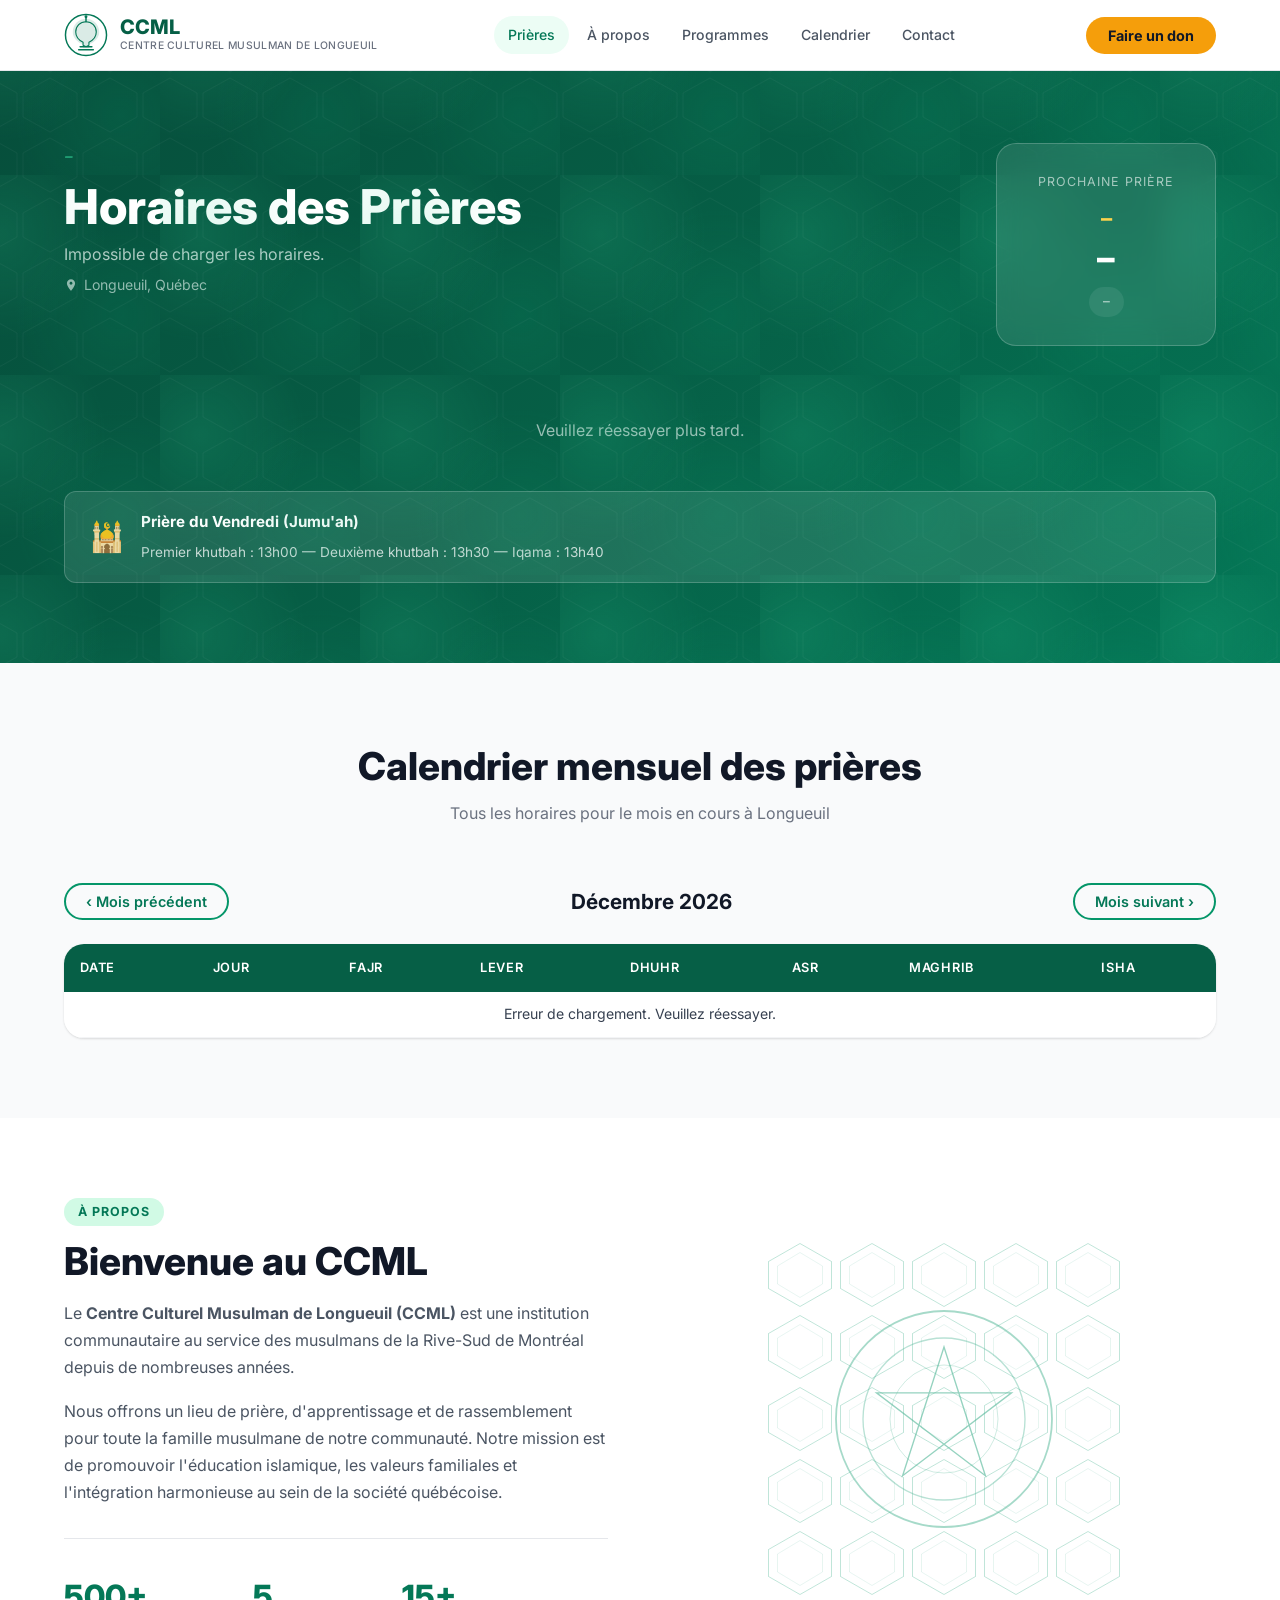
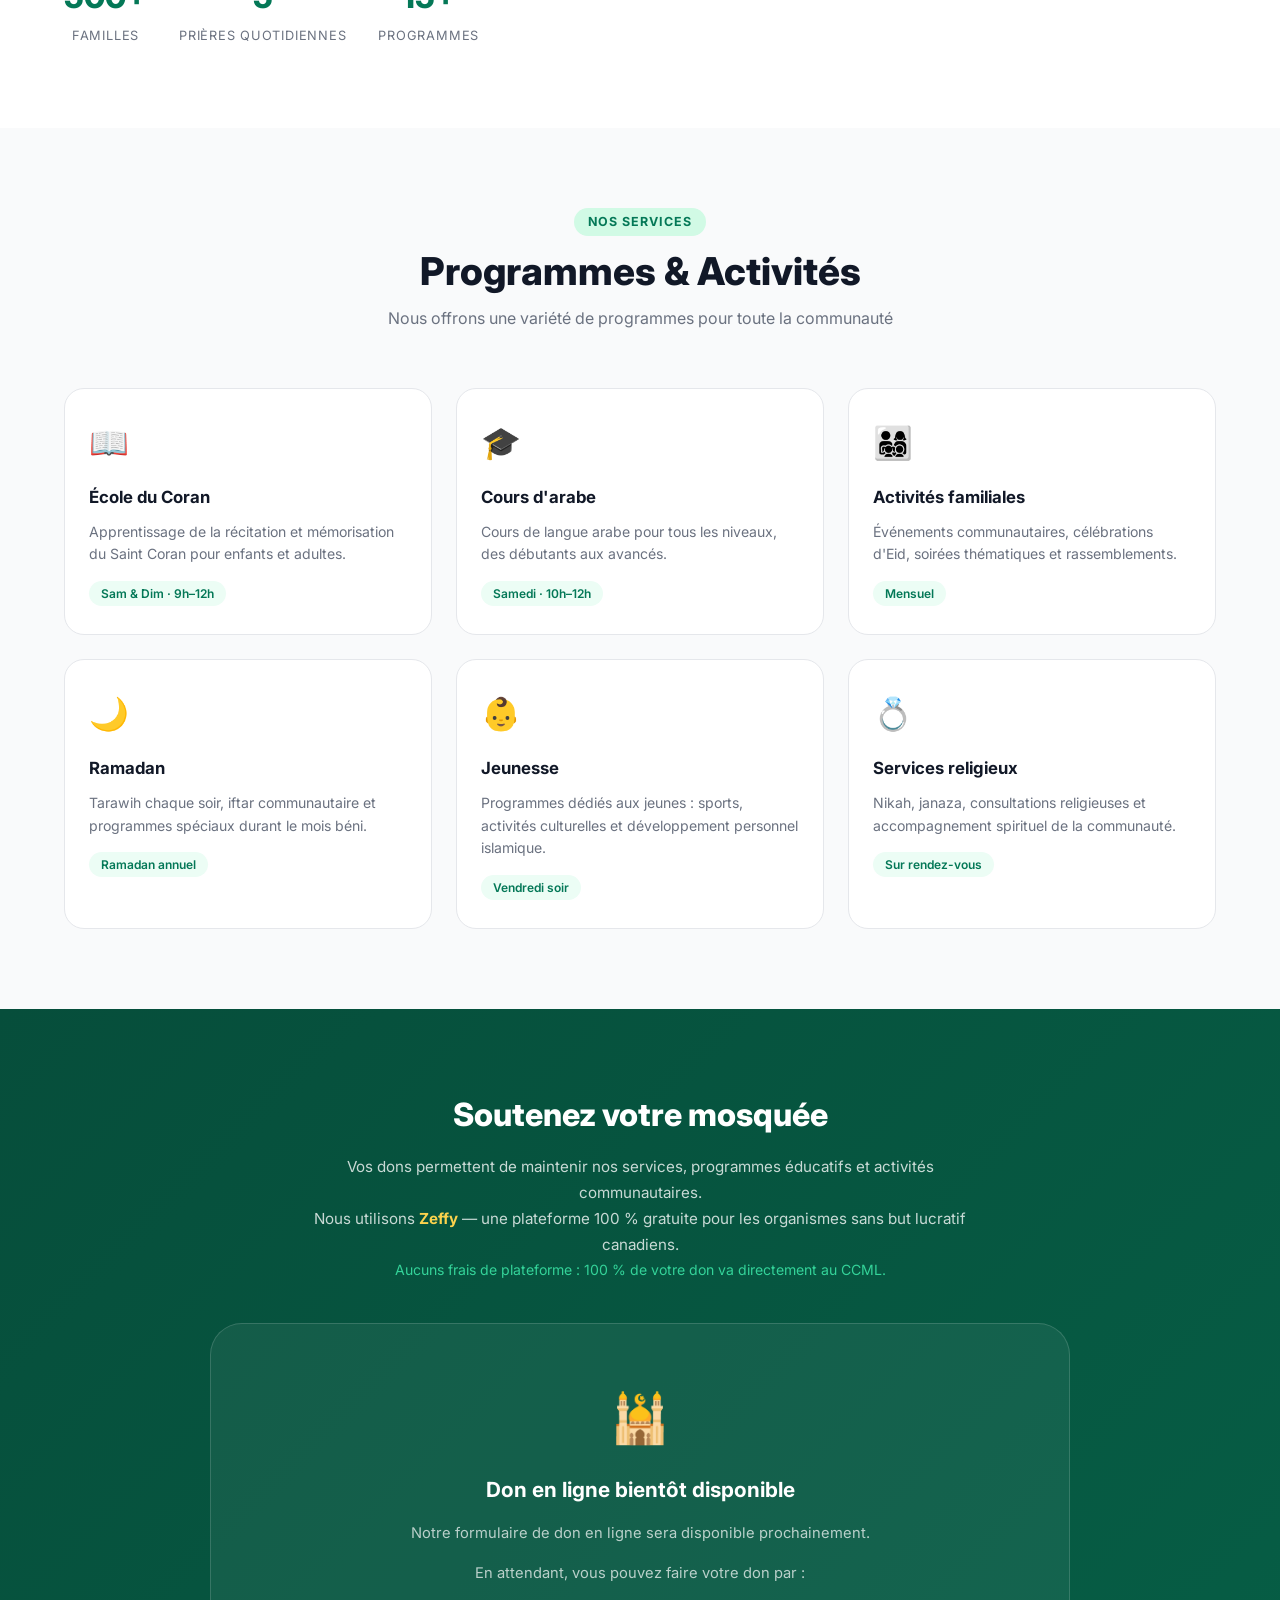
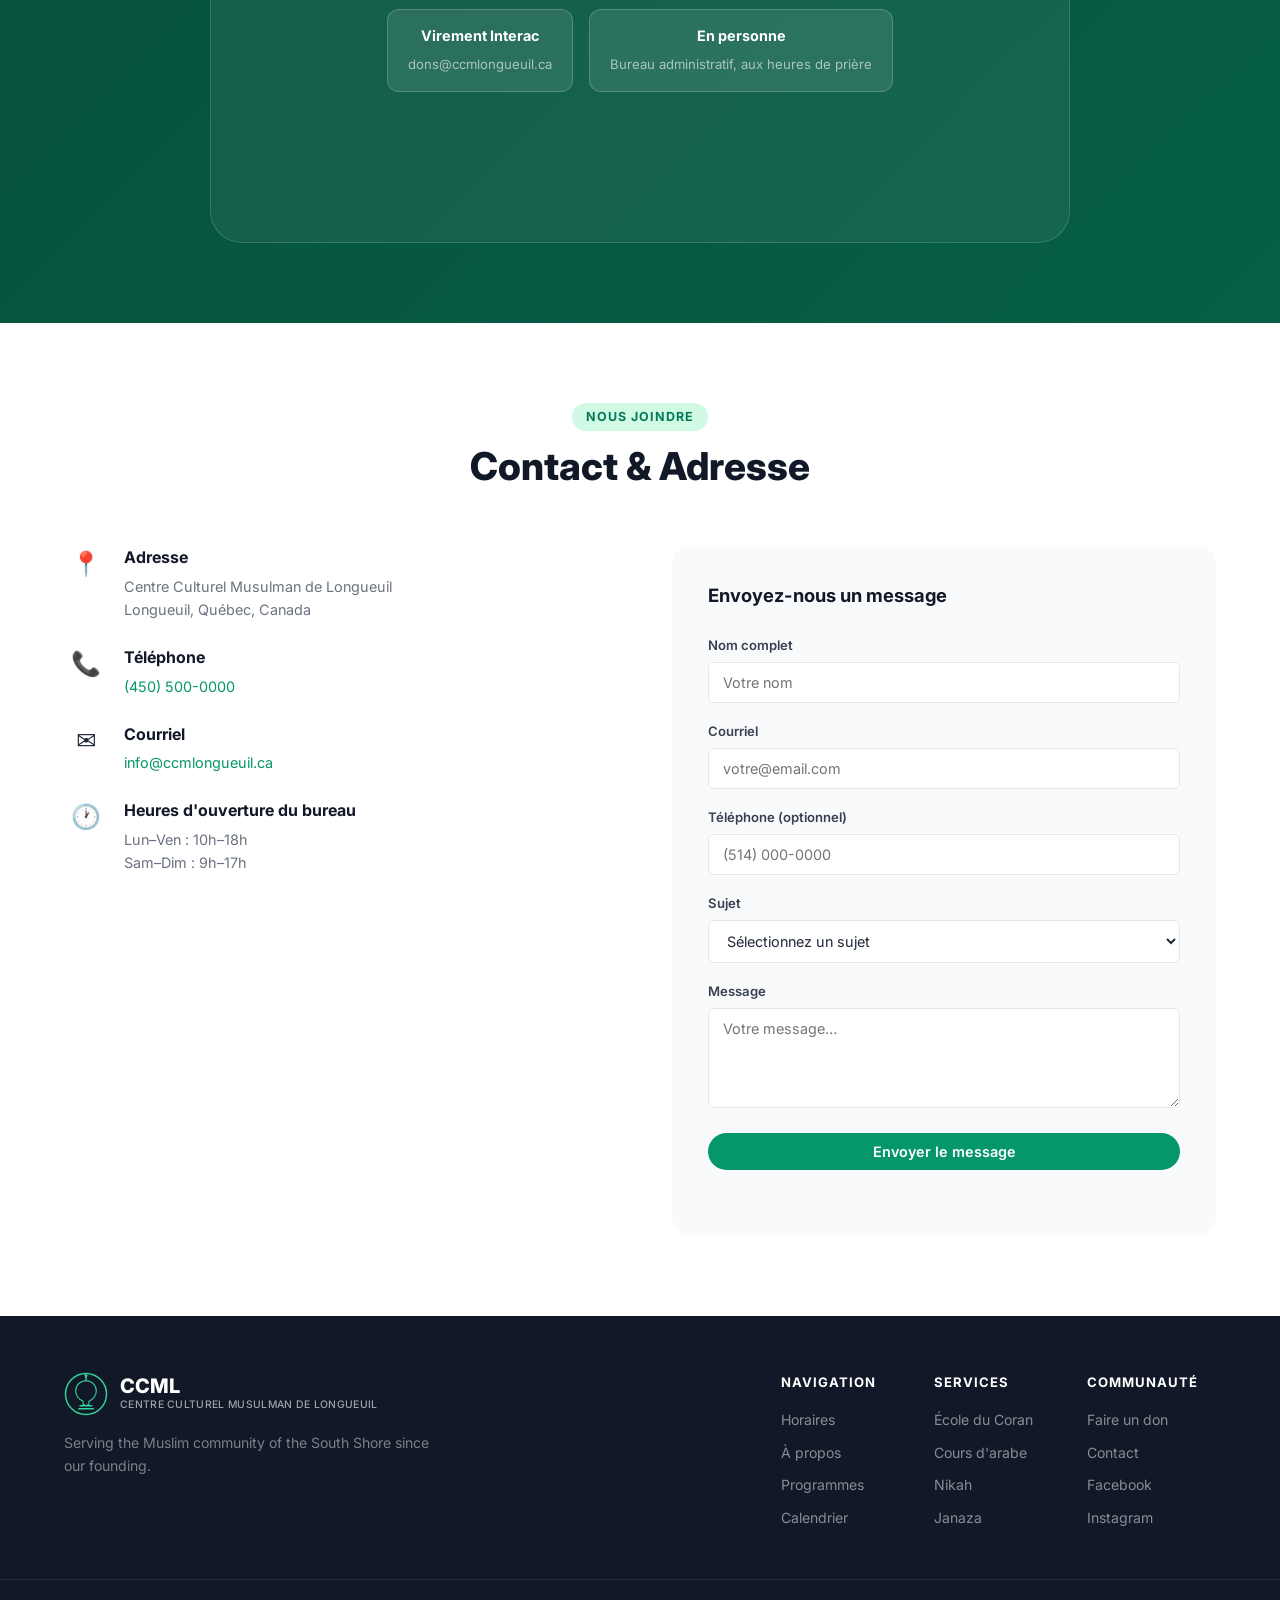
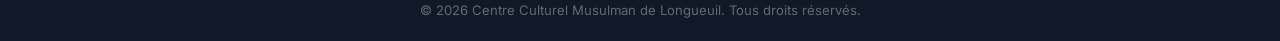
==== docs/index.html @ 696e8629 "Move mosque website to /docs for GitHub Pages deployment https://claude.ai/code/session_01SBuZ1zURS4" ====
<!DOCTYPE html>
<html lang="fr" dir="ltr">
<head>
  <meta charset="UTF-8" />
  <meta name="viewport" content="width=device-width, initial-scale=1.0" />
  <title>CCML – Centre Culturel Musulman de Longueuil</title>
  <meta name="description" content="Centre Culturel Musulman de Longueuil – Horaires des prières, activités, services communautaires." />
  <link rel="preconnect" href="https://fonts.googleapis.com" />
  <link rel="preconnect" href="https://fonts.gstatic.com" crossorigin />
  <link href="https://fonts.googleapis.com/css2?family=Inter:wght@300;400;500;600;700&family=Amiri:wght@400;700&display=swap" rel="stylesheet" />
  <link rel="stylesheet" href="css/style.css" />
</head>
<body>

  <!-- ===== HEADER / NAV ===== -->
  <header class="header" id="header">
    <div class="container header__inner">
      <a href="#" class="logo">
        <div class="logo__icon">
          <svg viewBox="0 0 60 60" fill="none" xmlns="http://www.w3.org/2000/svg">
            <circle cx="30" cy="30" r="28" stroke="currentColor" stroke-width="2"/>
            <path d="M30 8 C20 8 12 16 12 26 C12 34 18 40 26 43 L26 48 L34 48 L34 43 C42 40 48 34 48 26 C48 16 40 8 30 8Z" fill="currentColor" opacity="0.15"/>
            <path d="M30 12 C22 12 16 18 16 26 C16 32 20 37 26 40 L26 44 L30 46 L34 44 L34 40 C40 37 44 32 44 26 C44 18 38 12 30 12Z" stroke="currentColor" stroke-width="1.5" fill="none"/>
            <line x1="30" y1="6" x2="30" y2="12" stroke="currentColor" stroke-width="2" stroke-linecap="round"/>
            <circle cx="30" cy="5" r="2" fill="currentColor"/>
            <line x1="22" y1="46" x2="38" y2="46" stroke="currentColor" stroke-width="2" stroke-linecap="round"/>
            <line x1="20" y1="50" x2="40" y2="50" stroke="currentColor" stroke-width="2" stroke-linecap="round"/>
          </svg>
        </div>
        <div class="logo__text">
          <span class="logo__title">CCML</span>
          <span class="logo__subtitle">Centre Culturel Musulman de Longueuil</span>
        </div>
      </a>

      <nav class="nav" id="nav">
        <a href="#prayer-times" class="nav__link active">Prières</a>
        <a href="#about" class="nav__link">À propos</a>
        <a href="#programs" class="nav__link">Programmes</a>
        <a href="#calendar" class="nav__link">Calendrier</a>
        <a href="#contact" class="nav__link">Contact</a>
      </nav>

      <div class="header__actions">
        <button class="btn btn--donate" onclick="window.location='#donate'">Faire un don</button>
        <button class="hamburger" id="hamburger" aria-label="Menu">
          <span></span><span></span><span></span>
        </button>
      </div>
    </div>
  </header>

  <!-- ===== HERO / PRAYER TIMES ===== -->
  <section class="hero" id="prayer-times">
    <div class="hero__bg">
      <div class="hero__pattern"></div>
    </div>
    <div class="container">
      <div class="hero__top">
        <div class="hero__date-block">
          <p class="hero__hijri" id="hijriDate">Chargement…</p>
          <h1 class="hero__title">Horaires des Prières</h1>
          <p class="hero__gregorian" id="gregorianDate"></p>
          <p class="hero__location">
            <svg width="14" height="14" viewBox="0 0 24 24" fill="currentColor"><path d="M12 2C8.13 2 5 5.13 5 9c0 5.25 7 13 7 13s7-7.75 7-13c0-3.87-3.13-7-7-7zm0 9.5c-1.38 0-2.5-1.12-2.5-2.5s1.12-2.5 2.5-2.5 2.5 1.12 2.5 2.5-1.12 2.5-2.5 2.5z"/></svg>
            Longueuil, Québec
          </p>
        </div>
        <div class="next-prayer-card" id="nextPrayerCard">
          <p class="next-prayer-card__label">Prochaine prière</p>
          <p class="next-prayer-card__name" id="nextPrayerName">–</p>
          <p class="next-prayer-card__time" id="nextPrayerTime">–</p>
          <div class="countdown" id="countdown">–</div>
        </div>
      </div>

      <!-- Prayer Cards -->
      <div class="prayers-grid" id="prayersGrid">
        <!-- Filled by JS -->
      </div>

      <!-- Jumu'ah Banner -->
      <div class="jumuah-banner">
        <div class="jumuah-banner__icon">🕌</div>
        <div>
          <strong>Prière du Vendredi (Jumu'ah)</strong>
          <span>Premier khutbah : 13h00 — Deuxième khutbah : 13h30 — Iqama : 13h40</span>
        </div>
      </div>
    </div>
  </section>

  <!-- ===== MONTHLY CALENDAR ===== -->
  <section class="section section--alt" id="calendar">
    <div class="container">
      <div class="section__header">
        <h2 class="section__title">Calendrier mensuel des prières</h2>
        <p class="section__subtitle">Tous les horaires pour le mois en cours à Longueuil</p>
      </div>
      <div class="calendar-controls">
        <button class="btn btn--outline" id="prevMonth">&#8249; Mois précédent</button>
        <h3 class="calendar-month-title" id="calendarMonthTitle">–</h3>
        <button class="btn btn--outline" id="nextMonth">Mois suivant &#8250;</button>
      </div>
      <div class="table-wrapper">
        <table class="prayer-table" id="prayerTable">
          <thead>
            <tr>
              <th>Date</th>
              <th>Jour</th>
              <th>Fajr</th>
              <th>Lever</th>
              <th>Dhuhr</th>
              <th>Asr</th>
              <th>Maghrib</th>
              <th>Isha</th>
            </tr>
          </thead>
          <tbody id="prayerTableBody">
            <tr><td colspan="8" class="loading-cell"><div class="spinner"></div> Chargement des horaires…</td></tr>
          </tbody>
        </table>
      </div>
    </div>
  </section>

  <!-- ===== ABOUT ===== -->
  <section class="section" id="about">
    <div class="container">
      <div class="about-grid">
        <div class="about-text">
          <span class="section__tag">À propos</span>
          <h2 class="section__title">Bienvenue au CCML</h2>
          <p>Le <strong>Centre Culturel Musulman de Longueuil (CCML)</strong> est une institution communautaire au service des musulmans de la Rive-Sud de Montréal depuis de nombreuses années.</p>
          <p>Nous offrons un lieu de prière, d'apprentissage et de rassemblement pour toute la famille musulmane de notre communauté. Notre mission est de promouvoir l'éducation islamique, les valeurs familiales et l'intégration harmonieuse au sein de la société québécoise.</p>
          <div class="about-stats">
            <div class="stat">
              <span class="stat__number">500+</span>
              <span class="stat__label">Familles</span>
            </div>
            <div class="stat">
              <span class="stat__number">5</span>
              <span class="stat__label">Prières quotidiennes</span>
            </div>
            <div class="stat">
              <span class="stat__number">15+</span>
              <span class="stat__label">Programmes</span>
            </div>
          </div>
        </div>
        <div class="about-visual">
          <div class="geometric-art">
            <svg viewBox="0 0 400 400" xmlns="http://www.w3.org/2000/svg">
              <defs>
                <pattern id="geo" x="0" y="0" width="80" height="80" patternUnits="userSpaceOnUse">
                  <polygon points="40,5 75,25 75,55 40,75 5,55 5,25" fill="none" stroke="currentColor" stroke-width="1" opacity="0.4"/>
                  <polygon points="40,15 65,30 65,50 40,65 15,50 15,30" fill="none" stroke="currentColor" stroke-width="0.5" opacity="0.3"/>
                </pattern>
              </defs>
              <rect width="400" height="400" fill="url(#geo)"/>
              <circle cx="200" cy="200" r="120" fill="none" stroke="currentColor" stroke-width="2" opacity="0.5"/>
              <circle cx="200" cy="200" r="90" fill="none" stroke="currentColor" stroke-width="1.5" opacity="0.4"/>
              <circle cx="200" cy="200" r="60" fill="none" stroke="currentColor" stroke-width="1" opacity="0.3"/>
              <g transform="translate(200,200)">
                <polygon points="0,-80 46,63 -75,-29 75,-29 -46,63" fill="none" stroke="currentColor" stroke-width="1.5" opacity="0.6"/>
              </g>
            </svg>
          </div>
        </div>
      </div>
    </div>
  </section>

  <!-- ===== PROGRAMS ===== -->
  <section class="section section--alt" id="programs">
    <div class="container">
      <div class="section__header">
        <span class="section__tag">Nos services</span>
        <h2 class="section__title">Programmes &amp; Activités</h2>
        <p class="section__subtitle">Nous offrons une variété de programmes pour toute la communauté</p>
      </div>
      <div class="programs-grid">
        <div class="program-card">
          <div class="program-card__icon">📖</div>
          <h3>École du Coran</h3>
          <p>Apprentissage de la récitation et mémorisation du Saint Coran pour enfants et adultes.</p>
          <span class="program-card__schedule">Sam &amp; Dim · 9h–12h</span>
        </div>
        <div class="program-card">
          <div class="program-card__icon">🎓</div>
          <h3>Cours d'arabe</h3>
          <p>Cours de langue arabe pour tous les niveaux, des débutants aux avancés.</p>
          <span class="program-card__schedule">Samedi · 10h–12h</span>
        </div>
        <div class="program-card">
          <div class="program-card__icon">👨‍👩‍👧‍👦</div>
          <h3>Activités familiales</h3>
          <p>Événements communautaires, célébrations d'Eid, soirées thématiques et rassemblements.</p>
          <span class="program-card__schedule">Mensuel</span>
        </div>
        <div class="program-card">
          <div class="program-card__icon">🌙</div>
          <h3>Ramadan</h3>
          <p>Tarawih chaque soir, iftar communautaire et programmes spéciaux durant le mois béni.</p>
          <span class="program-card__schedule">Ramadan annuel</span>
        </div>
        <div class="program-card">
          <div class="program-card__icon">👶</div>
          <h3>Jeunesse</h3>
          <p>Programmes dédiés aux jeunes : sports, activités culturelles et développement personnel islamique.</p>
          <span class="program-card__schedule">Vendredi soir</span>
        </div>
        <div class="program-card">
          <div class="program-card__icon">💍</div>
          <h3>Services religieux</h3>
          <p>Nikah, janaza, consultations religieuses et accompagnement spirituel de la communauté.</p>
          <span class="program-card__schedule">Sur rendez-vous</span>
        </div>
      </div>
    </div>
  </section>

  <!-- ===== DONATION (Zeffy) ===== -->
  <section class="section donate-section" id="donate">
    <div class="container">
      <div class="donate-intro">
        <h2>Soutenez votre mosquée</h2>
        <p>Vos dons permettent de maintenir nos services, programmes éducatifs et activités communautaires.<br/>
        Nous utilisons <strong>Zeffy</strong> — une plateforme 100 % gratuite pour les organismes sans but lucratif canadiens.<br/>
        <em>Aucuns frais de plateforme : 100 % de votre don va directement au CCML.</em></p>
      </div>
      <!-- ╔══════════════════════════════════════════════════════════════╗
           ║  ZEFFY EMBED — Remplacez l'URL ci-dessous par votre URL    ║
           ║  Zeffy une fois votre formulaire de don créé :             ║
           ║  https://www.zeffy.com/fr-CA/embed/donation-form/VOTRE-ID  ║
           ╚══════════════════════════════════════════════════════════════╝ -->
      <div class="zeffy-wrapper">
        <iframe
          id="zeffyFrame"
          title="Don au CCML via Zeffy"
          src="https://www.zeffy.com/fr-CA/embed/donation-form/VOTRE-ZEFFY-ID"
          allow="payment"
          loading="lazy"
          class="zeffy-frame">
        </iframe>
        <!-- Fallback affiché si Zeffy n'est pas encore configuré -->
        <div class="zeffy-fallback" id="zeffyFallback">
          <div class="zeffy-fallback__icon">🕌</div>
          <h3>Don en ligne bientôt disponible</h3>
          <p>Notre formulaire de don en ligne sera disponible prochainement.</p>
          <p>En attendant, vous pouvez faire votre don par :</p>
          <div class="donate-methods-inline">
            <div class="donate-method-badge">
              <strong>Virement Interac</strong>
              <span>dons@ccmlongueuil.ca</span>
            </div>
            <div class="donate-method-badge">
              <strong>En personne</strong>
              <span>Bureau administratif, aux heures de prière</span>
            </div>
          </div>
        </div>
      </div>
    </div>
  </section>

  <!-- ===== CONTACT ===== -->
  <section class="section" id="contact">
    <div class="container">
      <div class="section__header">
        <span class="section__tag">Nous joindre</span>
        <h2 class="section__title">Contact &amp; Adresse</h2>
      </div>
      <div class="contact-grid">
        <div class="contact-info">
          <div class="contact-item">
            <div class="contact-item__icon">📍</div>
            <div>
              <strong>Adresse</strong>
              <p>Centre Culturel Musulman de Longueuil<br/>Longueuil, Québec, Canada</p>
            </div>
          </div>
          <div class="contact-item">
            <div class="contact-item__icon">📞</div>
            <div>
              <strong>Téléphone</strong>
              <p><a href="tel:+14505000000">(450) 500-0000</a></p>
            </div>
          </div>
          <div class="contact-item">
            <div class="contact-item__icon">✉️</div>
            <div>
              <strong>Courriel</strong>
              <p><a href="mailto:info@ccmlongueuil.ca">info@ccmlongueuil.ca</a></p>
            </div>
          </div>
          <div class="contact-item">
            <div class="contact-item__icon">🕐</div>
            <div>
              <strong>Heures d'ouverture du bureau</strong>
              <p>Lun–Ven : 10h–18h<br/>Sam–Dim : 9h–17h</p>
            </div>
          </div>
        </div>
        <div class="contact-form-wrapper">
          <!--
            FORMSPREE : Remplacez "VOTRE-FORMSPREE-ID" par votre ID obtenu sur formspree.io
            Exemple : action="https://formspree.io/f/xpwzjkrb"
            Voir instructions dans le README.md du projet.
          -->
          <form class="contact-form" id="contactForm"
                action="https://formspree.io/f/VOTRE-FORMSPREE-ID"
                method="POST">
            <h3>Envoyez-nous un message</h3>
            <!-- Champ caché : redirige les emails selon le sujet -->
            <input type="hidden" name="_subject" id="formSubjectHidden" value="Message du site CCML" />
            <input type="hidden" name="_language" value="fr" />
            <div class="form-group">
              <label for="name">Nom complet</label>
              <input type="text" id="name" name="name" placeholder="Votre nom" required />
            </div>
            <div class="form-group">
              <label for="email">Courriel</label>
              <input type="email" id="email" name="email" placeholder="votre@email.com" required />
            </div>
            <div class="form-group">
              <label for="phone">Téléphone (optionnel)</label>
              <input type="tel" id="phone" name="phone" placeholder="(514) 000-0000" />
            </div>
            <div class="form-group">
              <label for="subject">Sujet</label>
              <select id="subject" name="subject" required>
                <option value="">Sélectionnez un sujet</option>
                <option value="Horaires de prière">Horaires de prière</option>
                <option value="Programmes &amp; cours">Programmes &amp; cours</option>
                <option value="École du Coran / Arabe">École du Coran / Arabe</option>
                <option value="Cérémonie de mariage (Nikah)">Cérémonie de mariage (Nikah)</option>
                <option value="Service funéraire (Janaza)">Service funéraire (Janaza)</option>
                <option value="Don &amp; soutien financier">Don &amp; soutien financier</option>
                <option value="Location de salle">Location de salle</option>
                <option value="Bénévolat">Bénévolat</option>
                <option value="Autre">Autre</option>
              </select>
            </div>
            <div class="form-group">
              <label for="message">Message</label>
              <textarea id="message" name="message" rows="4" placeholder="Votre message…" required></textarea>
            </div>
            <button type="submit" class="btn btn--primary btn--full" id="submitBtn">
              Envoyer le message
            </button>
            <p class="form-notice" id="formNotice"></p>
          </form>
        </div>
      </div>
    </div>
  </section>

  <!-- ===== FOOTER ===== -->
  <footer class="footer">
    <div class="container footer__inner">
      <div class="footer__brand">
        <div class="logo logo--light">
          <div class="logo__icon">
            <svg viewBox="0 0 60 60" fill="none" xmlns="http://www.w3.org/2000/svg">
              <circle cx="30" cy="30" r="28" stroke="currentColor" stroke-width="2"/>
              <path d="M30 12 C22 12 16 18 16 26 C16 32 20 37 26 40 L26 44 L30 46 L34 44 L34 40 C40 37 44 32 44 26 C44 18 38 12 30 12Z" stroke="currentColor" stroke-width="1.5" fill="none"/>
              <line x1="30" y1="6" x2="30" y2="12" stroke="currentColor" stroke-width="2" stroke-linecap="round"/>
              <circle cx="30" cy="5" r="2" fill="currentColor"/>
              <line x1="22" y1="46" x2="38" y2="46" stroke="currentColor" stroke-width="2" stroke-linecap="round"/>
              <line x1="20" y1="50" x2="40" y2="50" stroke="currentColor" stroke-width="2" stroke-linecap="round"/>
            </svg>
          </div>
          <div class="logo__text">
            <span class="logo__title">CCML</span>
            <span class="logo__subtitle">Centre Culturel Musulman de Longueuil</span>
          </div>
        </div>
        <p class="footer__tagline">Serving the Muslim community of the South Shore since our founding.</p>
      </div>
      <div class="footer__links">
        <div class="footer__col">
          <h4>Navigation</h4>
          <a href="#prayer-times">Horaires</a>
          <a href="#about">À propos</a>
          <a href="#programs">Programmes</a>
          <a href="#calendar">Calendrier</a>
        </div>
        <div class="footer__col">
          <h4>Services</h4>
          <a href="#">École du Coran</a>
          <a href="#">Cours d'arabe</a>
          <a href="#">Nikah</a>
          <a href="#">Janaza</a>
        </div>
        <div class="footer__col">
          <h4>Communauté</h4>
          <a href="#donate">Faire un don</a>
          <a href="#contact">Contact</a>
          <a href="#">Facebook</a>
          <a href="#">Instagram</a>
        </div>
      </div>
    </div>
    <div class="footer__bottom">
      <p>© <span id="footerYear"></span> Centre Culturel Musulman de Longueuil. Tous droits réservés.</p>
    </div>
  </footer>

  <script src="js/app.js"></script>
</body>
</html>
---- docs/css/style.css ----
/* ============================================================
   CCML – Centre Culturel Musulman de Longueuil
   Modern stylesheet — 2026
   ============================================================ */

/* ── TOKENS ── */
:root {
  --green-900: #064e3b;
  --green-800: #065f46;
  --green-700: #047857;
  --green-600: #059669;
  --green-500: #10b981;
  --green-400: #34d399;
  --green-100: #d1fae5;
  --green-50:  #ecfdf5;

  --gold-500: #d97706;
  --gold-400: #f59e0b;
  --gold-300: #fcd34d;
  --gold-100: #fef3c7;

  --gray-900: #111827;
  --gray-800: #1f2937;
  --gray-700: #374151;
  --gray-600: #4b5563;
  --gray-500: #6b7280;
  --gray-400: #9ca3af;
  --gray-200: #e5e7eb;
  --gray-100: #f3f4f6;
  --gray-50:  #f9fafb;
  --white:    #ffffff;

  --font-main: 'Inter', system-ui, sans-serif;
  --font-arabic: 'Amiri', serif;

  --radius-sm:  6px;
  --radius-md:  12px;
  --radius-lg:  20px;
  --radius-xl:  32px;
  --radius-full: 9999px;

  --shadow-sm: 0 1px 3px rgba(0,0,0,.08), 0 1px 2px rgba(0,0,0,.06);
  --shadow-md: 0 4px 12px rgba(0,0,0,.08), 0 2px 6px rgba(0,0,0,.05);
  --shadow-lg: 0 12px 40px rgba(0,0,0,.12);
  --shadow-green: 0 8px 30px rgba(5,150,105,.25);

  --transition: 0.2s ease;
}

/* ── RESET ── */
*, *::before, *::after { box-sizing: border-box; margin: 0; padding: 0; }
html { scroll-behavior: smooth; font-size: 16px; }
body {
  font-family: var(--font-main);
  color: var(--gray-800);
  background: var(--white);
  line-height: 1.6;
  -webkit-font-smoothing: antialiased;
}
a { color: inherit; text-decoration: none; }
img { max-width: 100%; display: block; }
button { cursor: pointer; font-family: inherit; border: none; background: none; }

/* ── CONTAINER ── */
.container {
  width: 100%;
  max-width: 1200px;
  margin: 0 auto;
  padding: 0 24px;
}

/* ── BUTTONS ── */
.btn {
  display: inline-flex;
  align-items: center;
  gap: 8px;
  padding: 10px 22px;
  border-radius: var(--radius-full);
  font-size: .9rem;
  font-weight: 600;
  transition: all var(--transition);
}
.btn--primary {
  background: var(--green-600);
  color: var(--white);
}
.btn--primary:hover { background: var(--green-700); transform: translateY(-1px); box-shadow: var(--shadow-green); }
.btn--donate {
  background: var(--gold-400);
  color: var(--gray-900);
  font-weight: 700;
}
.btn--donate:hover { background: var(--gold-500); color: var(--white); transform: translateY(-1px); }
.btn--outline {
  border: 2px solid var(--green-600);
  color: var(--green-700);
  background: transparent;
  padding: 8px 20px;
}
.btn--outline:hover { background: var(--green-50); }
.btn--full { width: 100%; justify-content: center; }

/* ── HEADER ── */
.header {
  position: sticky;
  top: 0;
  z-index: 1000;
  background: rgba(255,255,255,.95);
  backdrop-filter: blur(12px);
  border-bottom: 1px solid var(--gray-200);
  transition: box-shadow var(--transition);
}
.header.scrolled { box-shadow: var(--shadow-md); }
.header__inner {
  display: flex;
  align-items: center;
  justify-content: space-between;
  height: 70px;
  gap: 24px;
}

/* ── LOGO ── */
.logo { display: flex; align-items: center; gap: 12px; }
.logo__icon { width: 44px; height: 44px; color: var(--green-700); flex-shrink: 0; }
.logo__icon svg { width: 100%; height: 100%; }
.logo__title { display: block; font-size: 1.25rem; font-weight: 800; color: var(--green-800); line-height: 1.1; }
.logo__subtitle { display: block; font-size: .65rem; color: var(--gray-500); letter-spacing: .03em; text-transform: uppercase; font-weight: 500; }
.logo--light .logo__title { color: var(--white); }
.logo--light .logo__subtitle { color: rgba(255,255,255,.6); }
.logo--light .logo__icon { color: var(--green-400); }

/* ── NAV ── */
.nav { display: flex; align-items: center; gap: 4px; }
.nav__link {
  padding: 8px 14px;
  border-radius: var(--radius-full);
  font-size: .88rem;
  font-weight: 500;
  color: var(--gray-600);
  transition: all var(--transition);
}
.nav__link:hover, .nav__link.active { color: var(--green-700); background: var(--green-50); }
.hamburger { display: none; flex-direction: column; gap: 5px; padding: 4px; }
.hamburger span { display: block; width: 24px; height: 2px; background: var(--gray-700); border-radius: 2px; transition: all .3s; }

/* ── HERO ── */
.hero {
  position: relative;
  background: linear-gradient(135deg, var(--green-900) 0%, var(--green-800) 50%, var(--green-700) 100%);
  padding: 72px 0 80px;
  overflow: hidden;
  color: var(--white);
}
.hero__bg {
  position: absolute;
  inset: 0;
  overflow: hidden;
  pointer-events: none;
}
.hero__pattern {
  position: absolute;
  inset: -50%;
  background-image:
    radial-gradient(circle at 20% 30%, rgba(52,211,153,.15) 0%, transparent 50%),
    radial-gradient(circle at 80% 70%, rgba(16,185,129,.1) 0%, transparent 50%);
  background-size: 200px 200px;
}
.hero__pattern::before {
  content: '';
  position: absolute;
  inset: 0;
  background-image: url("data:image/svg+xml,%3Csvg width='60' height='60' viewBox='0 0 60 60' xmlns='http://www.w3.org/2000/svg'%3E%3Cg fill='none' stroke='rgba(255,255,255,0.04)' stroke-width='1'%3E%3Cpolygon points='30,3 57,18 57,42 30,57 3,42 3,18'/%3E%3C/g%3E%3C/svg%3E");
  background-size: 60px 60px;
}

.hero__top {
  display: flex;
  align-items: flex-start;
  justify-content: space-between;
  flex-wrap: wrap;
  gap: 32px;
  margin-bottom: 48px;
}
.hero__hijri {
  font-family: var(--font-arabic);
  font-size: 1.1rem;
  color: var(--green-400);
  margin-bottom: 8px;
  letter-spacing: .02em;
}
.hero__title {
  font-size: clamp(2rem, 4vw, 3rem);
  font-weight: 800;
  line-height: 1.15;
  margin-bottom: 8px;
}
.hero__gregorian {
  font-size: 1rem;
  color: rgba(255,255,255,.7);
  margin-bottom: 6px;
}
.hero__location {
  display: flex;
  align-items: center;
  gap: 6px;
  font-size: .88rem;
  color: rgba(255,255,255,.6);
}

/* ── NEXT PRAYER CARD ── */
.next-prayer-card {
  background: rgba(255,255,255,.1);
  border: 1px solid rgba(255,255,255,.2);
  backdrop-filter: blur(12px);
  border-radius: var(--radius-lg);
  padding: 28px 36px;
  text-align: center;
  min-width: 220px;
}
.next-prayer-card__label {
  font-size: .78rem;
  text-transform: uppercase;
  letter-spacing: .08em;
  color: rgba(255,255,255,.6);
  margin-bottom: 8px;
}
.next-prayer-card__name {
  font-size: 1.4rem;
  font-weight: 700;
  color: var(--gold-300);
  margin-bottom: 4px;
}
.next-prayer-card__time {
  font-size: 2.2rem;
  font-weight: 800;
  line-height: 1;
  margin-bottom: 12px;
}
.countdown {
  font-size: .85rem;
  color: rgba(255,255,255,.7);
  background: rgba(255,255,255,.08);
  border-radius: var(--radius-full);
  padding: 4px 14px;
  display: inline-block;
}

/* ── PRAYERS GRID ── */
.prayers-grid {
  display: grid;
  grid-template-columns: repeat(6, 1fr);
  gap: 12px;
}
.prayer-card {
  background: rgba(255,255,255,.1);
  border: 1px solid rgba(255,255,255,.15);
  backdrop-filter: blur(8px);
  border-radius: var(--radius-md);
  padding: 20px 16px;
  text-align: center;
  transition: all var(--transition);
  cursor: default;
}
.prayer-card:hover { background: rgba(255,255,255,.15); transform: translateY(-2px); }
.prayer-card.active {
  background: var(--gold-400);
  border-color: var(--gold-400);
  color: var(--gray-900);
  box-shadow: 0 8px 24px rgba(245,158,11,.4);
  transform: translateY(-4px);
}
.prayer-card.active .prayer-card__iqama { color: var(--gray-700); }
.prayer-card__name {
  font-size: .78rem;
  text-transform: uppercase;
  letter-spacing: .08em;
  color: rgba(255,255,255,.65);
  margin-bottom: 8px;
  font-weight: 600;
}
.prayer-card.active .prayer-card__name { color: var(--gray-700); }
.prayer-card__arabic {
  font-family: var(--font-arabic);
  font-size: 1.1rem;
  margin-bottom: 10px;
  color: rgba(255,255,255,.85);
}
.prayer-card.active .prayer-card__arabic { color: var(--gray-800); }
.prayer-card__time {
  font-size: 1.5rem;
  font-weight: 800;
  margin-bottom: 6px;
}
.prayer-card__iqama {
  font-size: .75rem;
  color: rgba(255,255,255,.5);
}
.prayer-card__iqama span { font-weight: 600; }

/* ── JUMU'AH BANNER ── */
.jumuah-banner {
  display: flex;
  align-items: center;
  gap: 16px;
  background: rgba(255,255,255,.1);
  border: 1px solid rgba(255,255,255,.2);
  border-radius: var(--radius-md);
  padding: 18px 24px;
  margin-top: 24px;
}
.jumuah-banner__icon { font-size: 1.8rem; flex-shrink: 0; }
.jumuah-banner strong { display: block; font-size: .95rem; margin-bottom: 4px; }
.jumuah-banner span { font-size: .85rem; color: rgba(255,255,255,.75); }

/* ── SECTIONS ── */
.section { padding: 80px 0; }
.section--alt { background: var(--gray-50); }
.section__header { text-align: center; margin-bottom: 56px; }
.section__tag {
  display: inline-block;
  background: var(--green-100);
  color: var(--green-700);
  padding: 4px 14px;
  border-radius: var(--radius-full);
  font-size: .78rem;
  font-weight: 700;
  text-transform: uppercase;
  letter-spacing: .08em;
  margin-bottom: 12px;
}
.section__title {
  font-size: clamp(1.6rem, 3vw, 2.4rem);
  font-weight: 800;
  color: var(--gray-900);
  margin-bottom: 12px;
  line-height: 1.2;
}
.section__subtitle {
  font-size: 1rem;
  color: var(--gray-500);
  max-width: 560px;
  margin: 0 auto;
}

/* ── CALENDAR ── */
.calendar-controls {
  display: flex;
  align-items: center;
  justify-content: space-between;
  flex-wrap: wrap;
  gap: 16px;
  margin-bottom: 24px;
}
.calendar-month-title {
  font-size: 1.3rem;
  font-weight: 700;
  color: var(--gray-900);
}
.table-wrapper { overflow-x: auto; border-radius: var(--radius-lg); box-shadow: var(--shadow-sm); }
.prayer-table {
  width: 100%;
  border-collapse: collapse;
  font-size: .88rem;
  background: var(--white);
}
.prayer-table thead th {
  background: var(--green-800);
  color: var(--white);
  padding: 14px 16px;
  text-align: left;
  font-weight: 600;
  font-size: .8rem;
  text-transform: uppercase;
  letter-spacing: .06em;
}
.prayer-table thead th:first-child { border-radius: var(--radius-md) 0 0 0; }
.prayer-table thead th:last-child  { border-radius: 0 var(--radius-md) 0 0; }
.prayer-table tbody tr { border-bottom: 1px solid var(--gray-100); transition: background var(--transition); }
.prayer-table tbody tr:hover { background: var(--green-50); }
.prayer-table tbody tr.today { background: var(--gold-100); font-weight: 600; }
.prayer-table tbody tr.today td:first-child { border-left: 4px solid var(--gold-400); }
.prayer-table tbody tr.friday { background: var(--green-50); }
.prayer-table td { padding: 11px 16px; color: var(--gray-700); }
.loading-cell { text-align: center; padding: 40px; color: var(--gray-500); }
.spinner {
  display: inline-block;
  width: 20px; height: 20px;
  border: 3px solid var(--gray-200);
  border-top-color: var(--green-600);
  border-radius: 50%;
  animation: spin .8s linear infinite;
  vertical-align: middle;
  margin-right: 8px;
}
@keyframes spin { to { transform: rotate(360deg); } }

/* ── ABOUT ── */
.about-grid {
  display: grid;
  grid-template-columns: 1fr 1fr;
  gap: 64px;
  align-items: center;
}
.about-text .section__title { text-align: left; margin-bottom: 16px; }
.about-text p { color: var(--gray-600); margin-bottom: 16px; line-height: 1.7; }
.about-stats {
  display: flex;
  gap: 32px;
  margin-top: 32px;
  padding-top: 32px;
  border-top: 1px solid var(--gray-200);
}
.stat { text-align: center; }
.stat__number { display: block; font-size: 2rem; font-weight: 800; color: var(--green-700); }
.stat__label { font-size: .8rem; color: var(--gray-500); text-transform: uppercase; letter-spacing: .06em; }
.about-visual {
  display: flex;
  align-items: center;
  justify-content: center;
}
.geometric-art {
  width: 100%;
  max-width: 360px;
  color: var(--green-600);
  opacity: .7;
}
.geometric-art svg { width: 100%; height: 100%; }

/* ── PROGRAMS ── */
.programs-grid {
  display: grid;
  grid-template-columns: repeat(3, 1fr);
  gap: 24px;
}
.program-card {
  background: var(--white);
  border: 1px solid var(--gray-200);
  border-radius: var(--radius-lg);
  padding: 28px 24px;
  transition: all var(--transition);
}
.program-card:hover {
  border-color: var(--green-300, #6ee7b7);
  box-shadow: var(--shadow-md);
  transform: translateY(-3px);
}
.program-card__icon { font-size: 2rem; margin-bottom: 16px; }
.program-card h3 { font-size: 1.05rem; font-weight: 700; margin-bottom: 10px; color: var(--gray-900); }
.program-card p { font-size: .88rem; color: var(--gray-500); line-height: 1.6; margin-bottom: 14px; }
.program-card__schedule {
  display: inline-block;
  background: var(--green-50);
  color: var(--green-700);
  padding: 3px 12px;
  border-radius: var(--radius-full);
  font-size: .75rem;
  font-weight: 600;
}

/* ── DONATION ── */
.donate-section {
  background: linear-gradient(135deg, var(--green-900), var(--green-800));
  color: var(--white);
}
.donate-content {
  display: grid;
  grid-template-columns: 1fr 1fr;
  gap: 64px;
  align-items: center;
}
.donate-text h2 { font-size: 2rem; font-weight: 800; margin-bottom: 16px; }
.donate-text p { color: rgba(255,255,255,.75); line-height: 1.7; margin-bottom: 24px; }
.donate-methods { display: flex; flex-direction: column; gap: 12px; }
.donate-method {
  background: rgba(255,255,255,.08);
  border: 1px solid rgba(255,255,255,.15);
  border-radius: var(--radius-md);
  padding: 14px 18px;
  display: flex;
  flex-direction: column;
  gap: 4px;
}
.donate-method strong { font-size: .9rem; }
.donate-method span { font-size: .82rem; color: rgba(255,255,255,.6); }
.donate-amounts__title {
  font-size: .88rem;
  color: rgba(255,255,255,.7);
  margin-bottom: 16px;
  font-weight: 500;
}
.amount-grid {
  display: grid;
  grid-template-columns: repeat(2, 1fr);
  gap: 12px;
}
.amount-btn {
  padding: 16px;
  border-radius: var(--radius-md);
  background: rgba(255,255,255,.1);
  border: 2px solid rgba(255,255,255,.2);
  color: var(--white);
  font-size: 1.1rem;
  font-weight: 700;
  transition: all var(--transition);
}
.amount-btn:hover, .amount-btn.selected {
  background: var(--gold-400);
  border-color: var(--gold-400);
  color: var(--gray-900);
  transform: translateY(-2px);
}
.amount-btn--custom {
  grid-column: span 2;
  font-size: .9rem;
  background: transparent;
  border-style: dashed;
}

/* ── CONTACT ── */
.contact-grid {
  display: grid;
  grid-template-columns: 1fr 1fr;
  gap: 64px;
}
.contact-info { display: flex; flex-direction: column; gap: 24px; }
.contact-item { display: flex; gap: 16px; }
.contact-item__icon { font-size: 1.5rem; flex-shrink: 0; width: 44px; text-align: center; }
.contact-item strong { display: block; font-weight: 700; color: var(--gray-900); margin-bottom: 4px; }
.contact-item p { font-size: .9rem; color: var(--gray-500); line-height: 1.6; }
.contact-item a { color: var(--green-600); }
.contact-item a:hover { text-decoration: underline; }
.contact-form-wrapper {
  background: var(--gray-50);
  border-radius: var(--radius-lg);
  padding: 36px;
}
.contact-form h3 { font-size: 1.15rem; font-weight: 700; margin-bottom: 24px; color: var(--gray-900); }
.form-group { margin-bottom: 18px; }
.form-group label { display: block; font-size: .82rem; font-weight: 600; color: var(--gray-700); margin-bottom: 6px; }
.form-group input,
.form-group select,
.form-group textarea {
  width: 100%;
  padding: 11px 14px;
  border: 1.5px solid var(--gray-200);
  border-radius: var(--radius-sm);
  font-size: .9rem;
  font-family: inherit;
  color: var(--gray-800);
  background: var(--white);
  transition: border-color var(--transition);
}
.form-group input:focus,
.form-group select:focus,
.form-group textarea:focus {
  outline: none;
  border-color: var(--green-500);
  box-shadow: 0 0 0 3px rgba(16,185,129,.12);
}
.form-group textarea { resize: vertical; min-height: 100px; }

/* ── FOOTER ── */
.footer {
  background: var(--gray-900);
  color: rgba(255,255,255,.7);
}
.footer__inner {
  display: grid;
  grid-template-columns: 1.5fr 1fr;
  gap: 64px;
  padding: 56px 24px 40px;
}
.footer__brand { max-width: 380px; }
.footer__tagline { font-size: .88rem; color: rgba(255,255,255,.45); margin-top: 16px; line-height: 1.6; }
.footer__links { display: grid; grid-template-columns: repeat(3, 1fr); gap: 24px; }
.footer__col h4 { font-size: .82rem; font-weight: 700; color: var(--white); text-transform: uppercase; letter-spacing: .08em; margin-bottom: 16px; }
.footer__col a { display: block; font-size: .88rem; color: rgba(255,255,255,.5); margin-bottom: 10px; transition: color var(--transition); }
.footer__col a:hover { color: var(--green-400); }
.footer__bottom {
  border-top: 1px solid rgba(255,255,255,.08);
  padding: 20px 24px;
  text-align: center;
  font-size: .82rem;
  color: rgba(255,255,255,.35);
}

/* ── ZEFFY DONATION ── */
.donate-intro {
  text-align: center;
  max-width: 700px;
  margin: 0 auto 40px;
}
.donate-intro h2 { font-size: 2rem; font-weight: 800; margin-bottom: 14px; }
.donate-intro p { color: rgba(255,255,255,.78); line-height: 1.7; font-size: .95rem; }
.donate-intro strong { color: var(--gold-300); }
.donate-intro em { color: var(--green-400); font-style: normal; font-size: .88rem; }
.zeffy-wrapper {
  position: relative;
  max-width: 860px;
  margin: 0 auto;
  border-radius: var(--radius-xl);
  overflow: hidden;
  min-height: 520px;
  background: rgba(255,255,255,.06);
  border: 1px solid rgba(255,255,255,.15);
}
.zeffy-frame {
  width: 100%;
  min-height: 520px;
  border: none;
  display: block;
  border-radius: var(--radius-xl);
}
.zeffy-fallback {
  display: none; /* shown by JS if iframe src contains placeholder */
  flex-direction: column;
  align-items: center;
  justify-content: center;
  text-align: center;
  padding: 56px 32px;
  gap: 16px;
}
.zeffy-fallback.visible { display: flex; }
.zeffy-fallback__icon { font-size: 3rem; }
.zeffy-fallback h3 { font-size: 1.3rem; font-weight: 700; }
.zeffy-fallback p { color: rgba(255,255,255,.7); font-size: .92rem; }
.donate-methods-inline { display: flex; flex-wrap: wrap; gap: 16px; justify-content: center; margin-top: 8px; }
.donate-method-badge {
  background: rgba(255,255,255,.1);
  border: 1px solid rgba(255,255,255,.2);
  border-radius: var(--radius-md);
  padding: 14px 20px;
  text-align: center;
}
.donate-method-badge strong { display: block; font-size: .9rem; margin-bottom: 4px; }
.donate-method-badge span { font-size: .82rem; color: rgba(255,255,255,.6); }

/* ── FORM NOTICE ── */
.form-notice {
  font-size: .85rem;
  margin-top: 10px;
  text-align: center;
  min-height: 20px;
  font-weight: 500;
}
.form-notice.success { color: var(--green-600); }
.form-notice.error   { color: #ef4444; }

/* ── RESPONSIVE ── */
@media (max-width: 1024px) {
  .prayers-grid { grid-template-columns: repeat(3, 1fr); }
  .about-grid { grid-template-columns: 1fr; gap: 40px; }
  .about-visual { display: none; }
  .programs-grid { grid-template-columns: repeat(2, 1fr); }
  .donate-content { grid-template-columns: 1fr; gap: 40px; }
  .contact-grid { grid-template-columns: 1fr; gap: 40px; }
  .footer__inner { grid-template-columns: 1fr; gap: 40px; }
}

@media (max-width: 768px) {
  .nav { display: none; position: absolute; top: 70px; left: 0; right: 0; background: var(--white); border-bottom: 1px solid var(--gray-200); flex-direction: column; padding: 16px 24px; gap: 8px; box-shadow: var(--shadow-md); }
  .nav.open { display: flex; }
  .hamburger { display: flex; }
  .header__actions .btn--donate { display: none; }
  .prayers-grid { grid-template-columns: repeat(2, 1fr); }
  .hero__top { flex-direction: column; }
  .programs-grid { grid-template-columns: 1fr; }
  .footer__links { grid-template-columns: repeat(2, 1fr); }
  .calendar-controls { flex-direction: column; text-align: center; }
  .contact-form-wrapper { padding: 24px; }
}

@media (max-width: 480px) {
  .prayers-grid { grid-template-columns: repeat(2, 1fr); }
  .about-stats { flex-wrap: wrap; gap: 16px; }
  .footer__links { grid-template-columns: 1fr; }
  .amount-grid { grid-template-columns: repeat(2,1fr); }
}
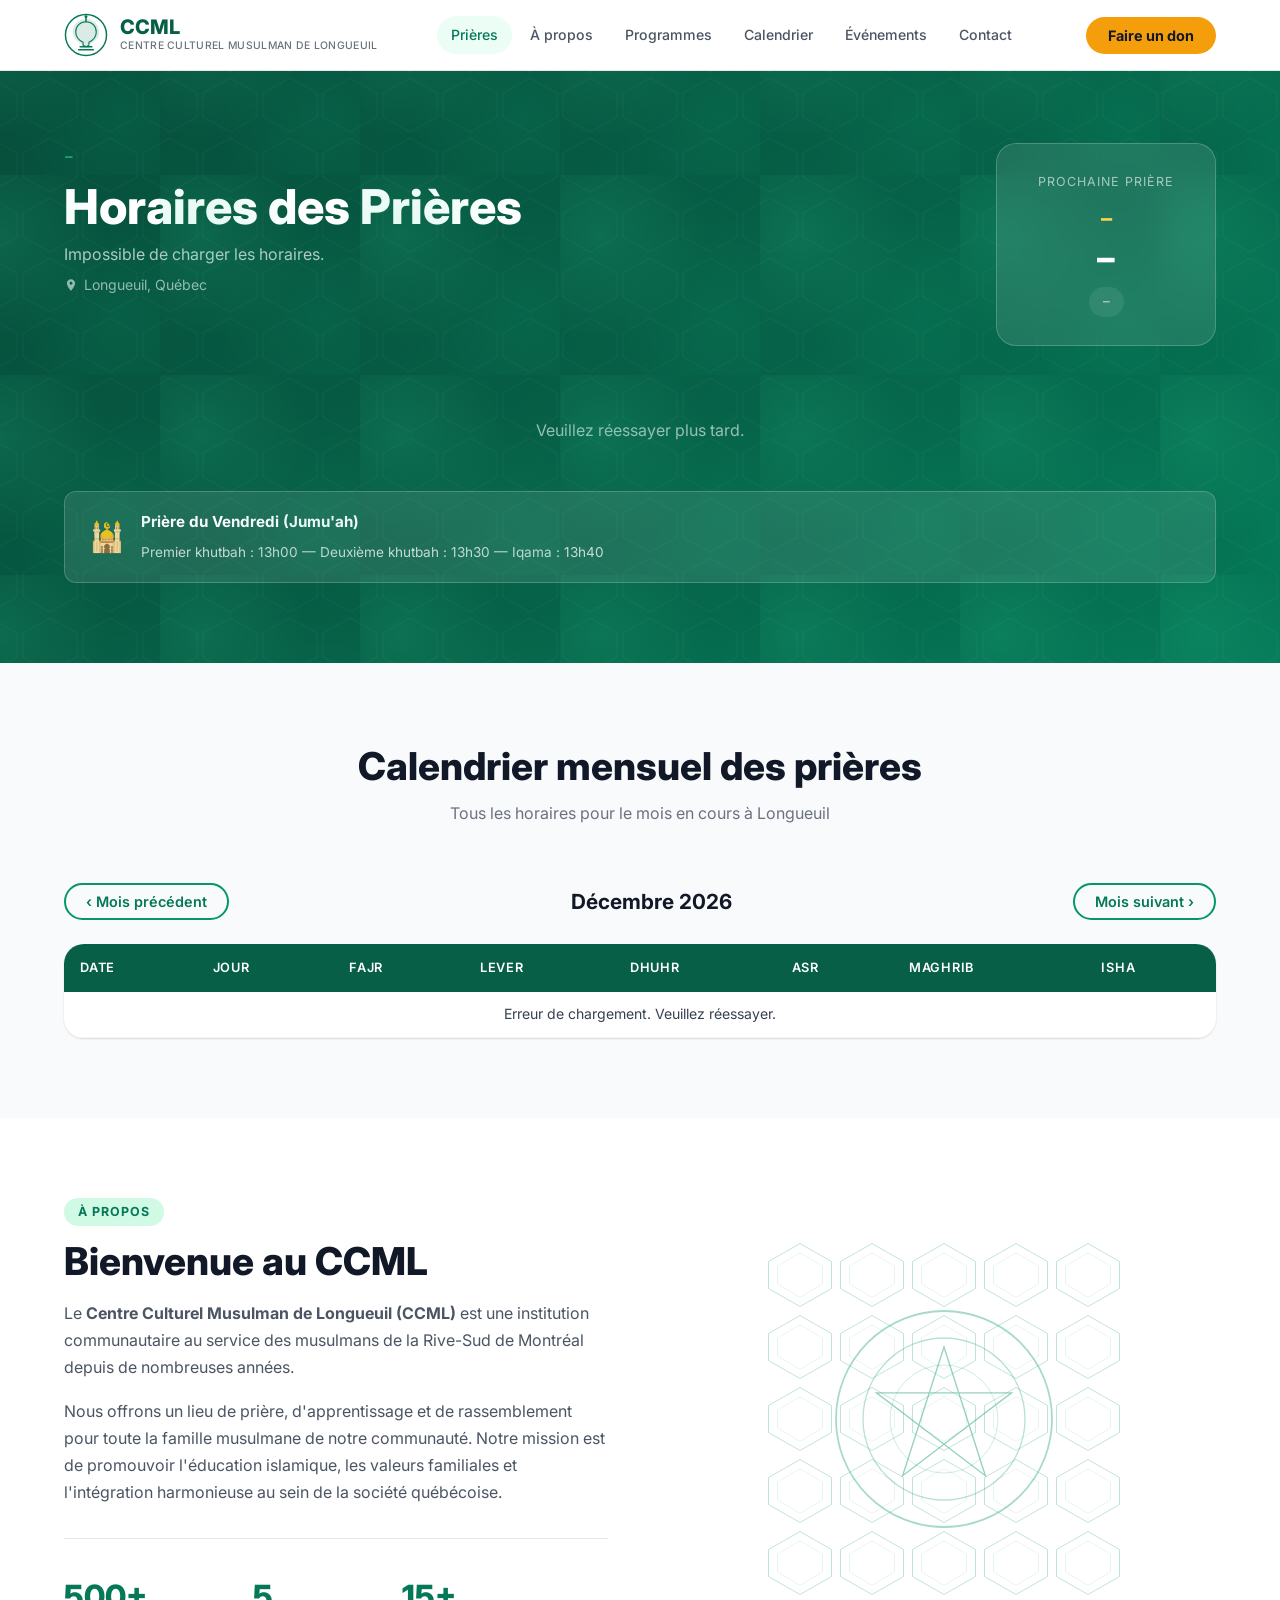
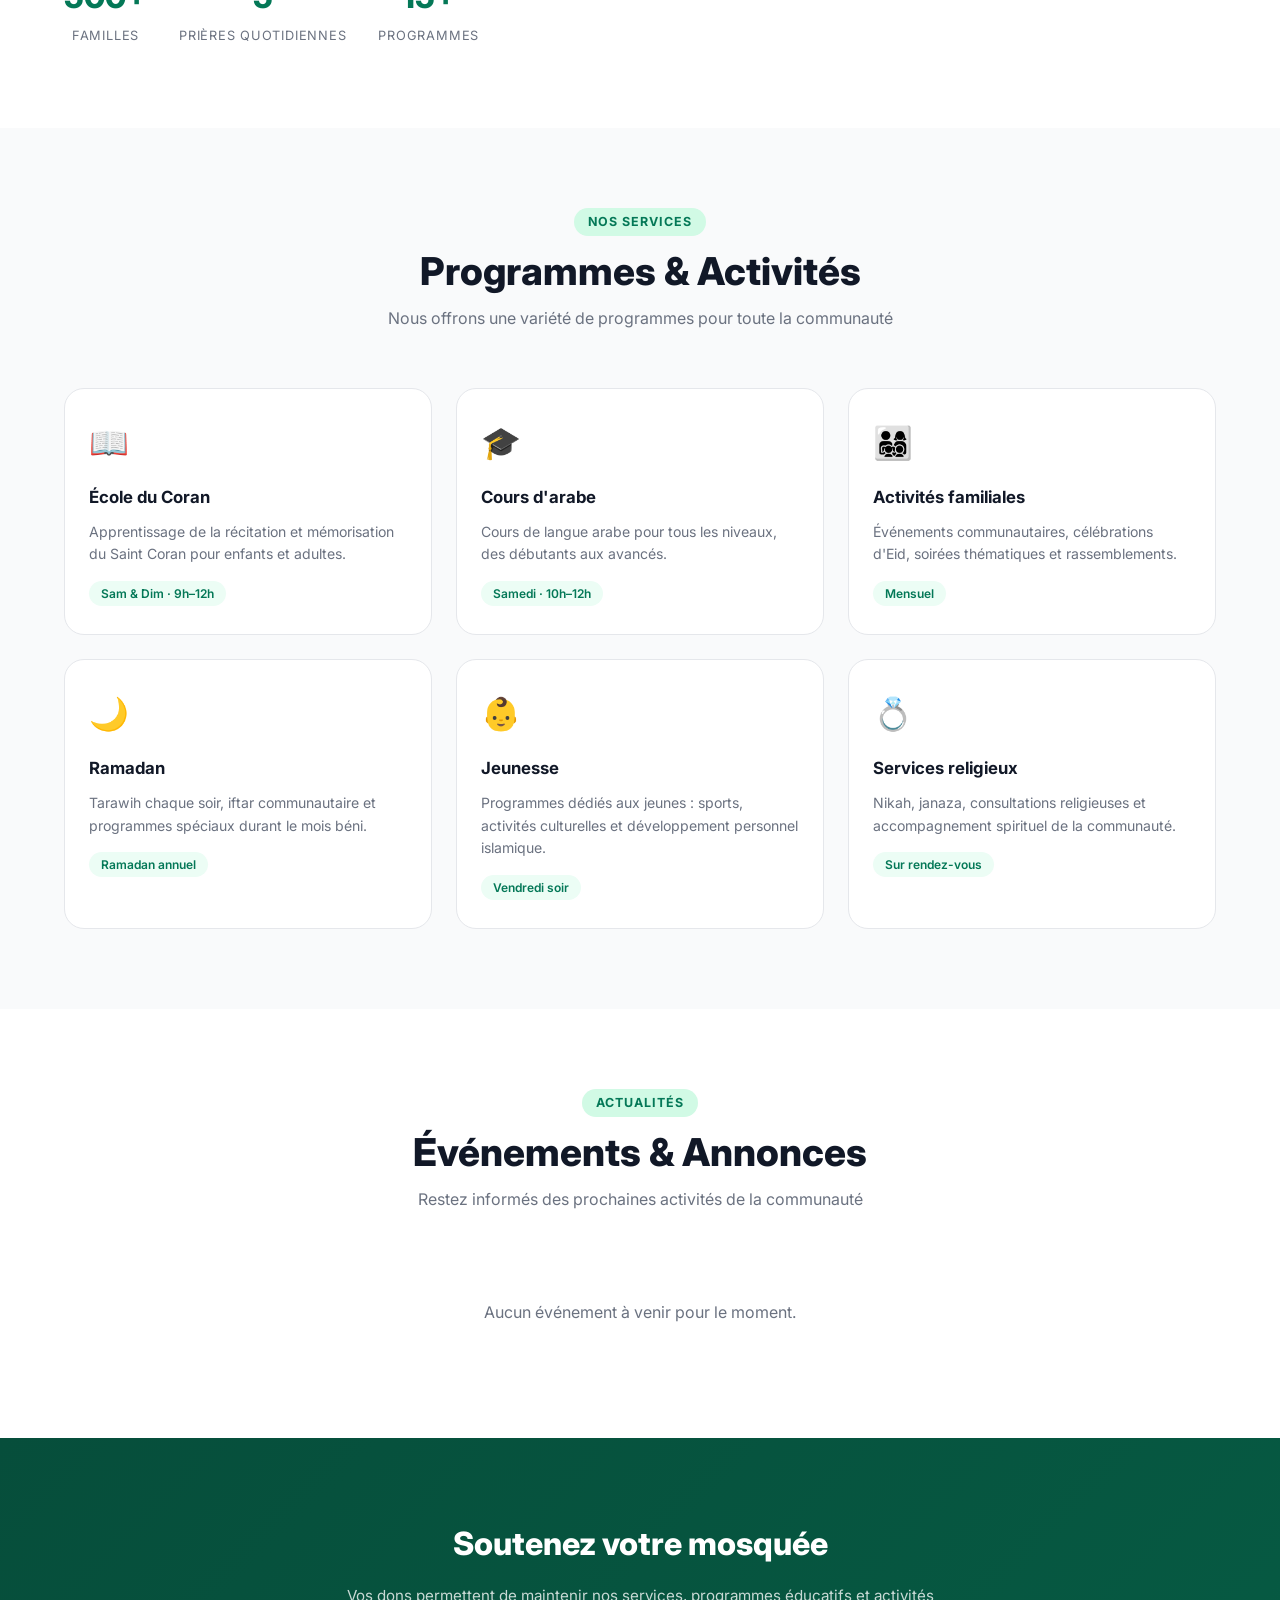
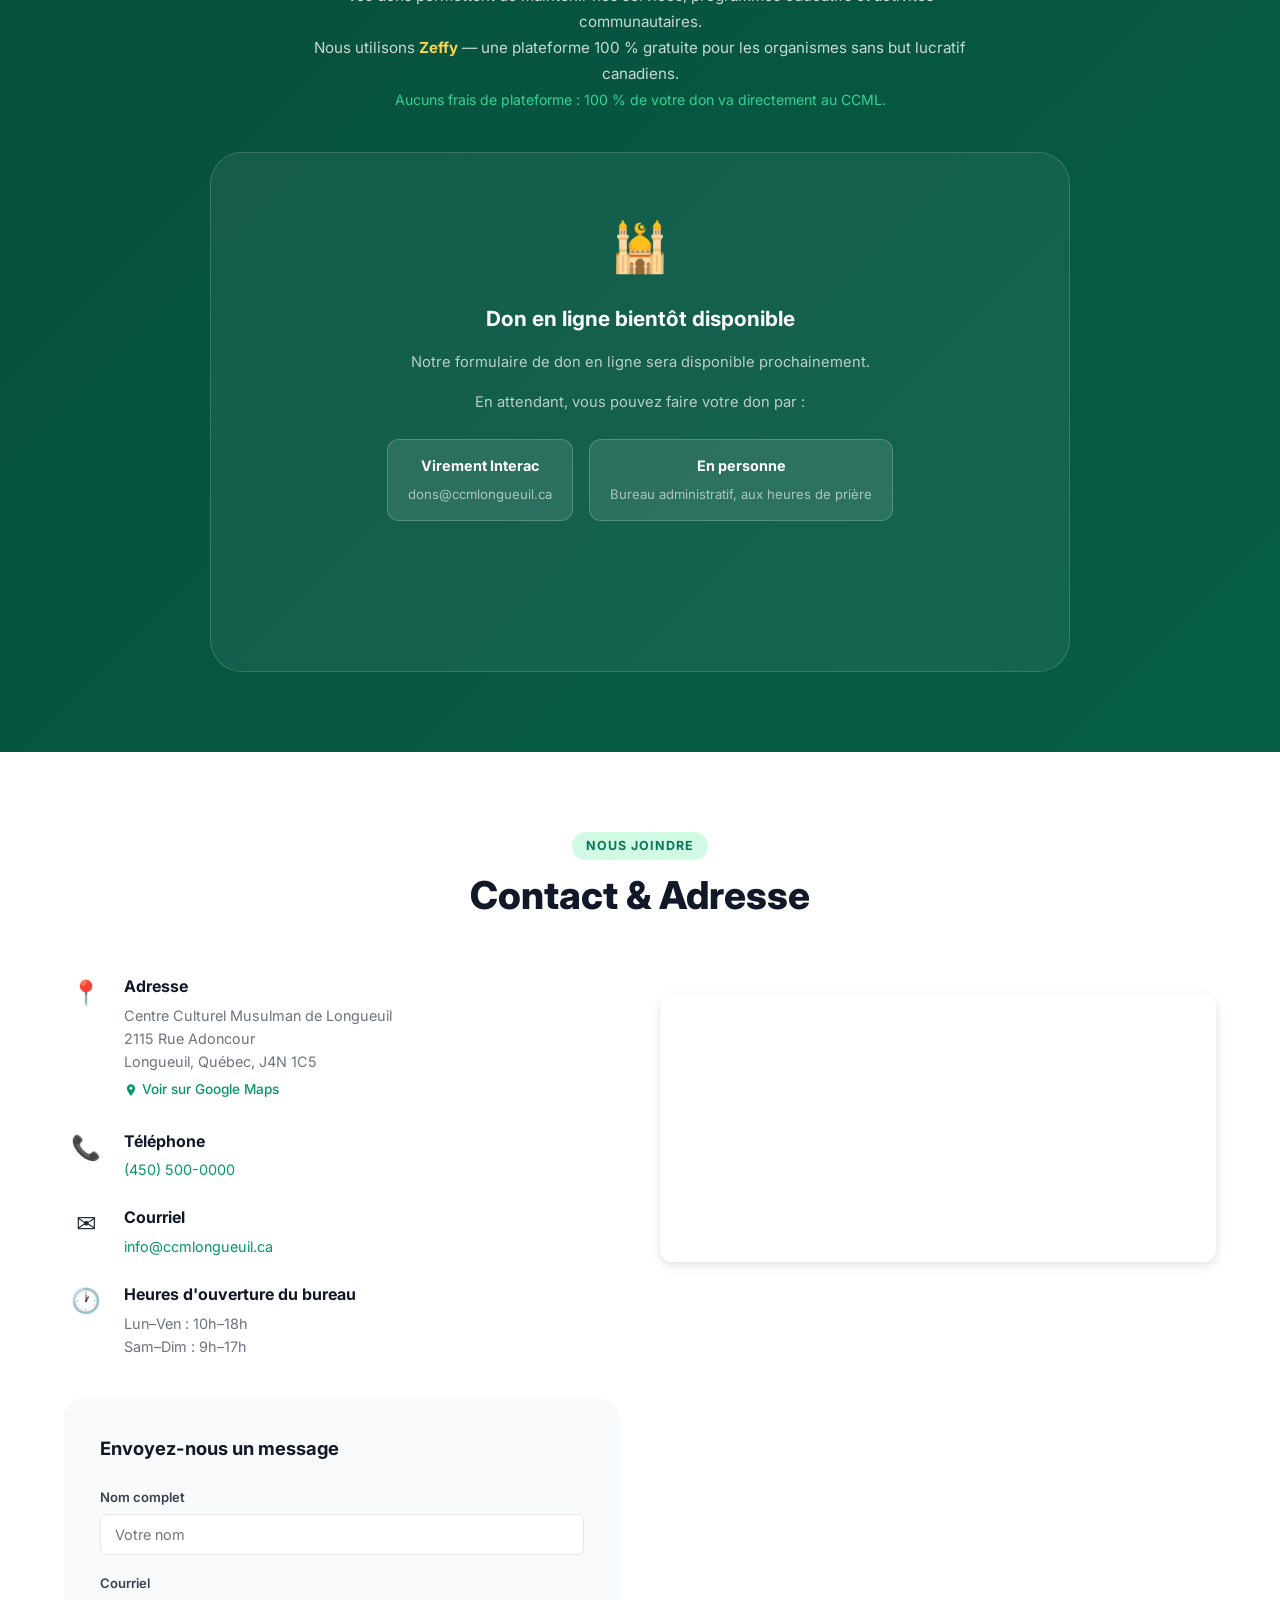
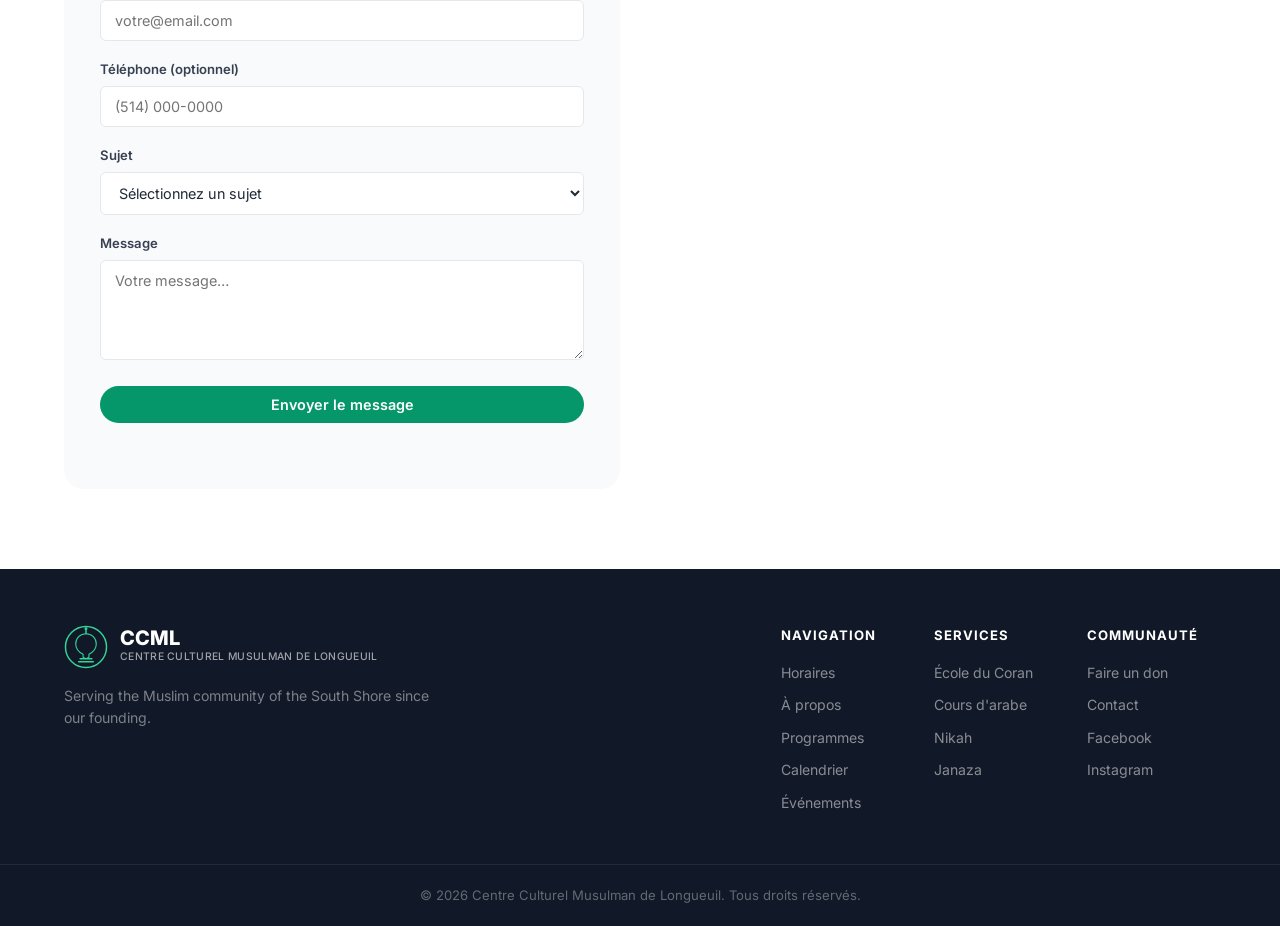
==== commit 219c4c13: "Sync docs/ with mosque-ccml/ – fix calendar, Maps, events, admin page Copies all changes to the docs" ====
--- a/docs/index.html
+++ b/docs/index.html
@@ -38,6 +38,7 @@
         <a href="#about" class="nav__link">À propos</a>
         <a href="#programs" class="nav__link">Programmes</a>
         <a href="#calendar" class="nav__link">Calendrier</a>
+        <a href="#events" class="nav__link">Événements</a>
         <a href="#contact" class="nav__link">Contact</a>
       </nav>
 
@@ -216,6 +217,23 @@
           <p>Nikah, janaza, consultations religieuses et accompagnement spirituel de la communauté.</p>
           <span class="program-card__schedule">Sur rendez-vous</span>
         </div>
+      </div>
+    </div>
+  </section>
+
+  <!-- ===== EVENTS / ANNOUNCEMENTS ===== -->
+  <section class="section" id="events">
+    <div class="container">
+      <div class="section__header">
+        <span class="section__tag">Actualités</span>
+        <h2 class="section__title">Événements &amp; Annonces</h2>
+        <p class="section__subtitle">Restez informés des prochaines activités de la communauté</p>
+      </div>
+      <div class="events-grid" id="eventsGrid">
+        <div class="events-loading">Chargement des événements…</div>
+      </div>
+      <div class="events-empty hidden" id="eventsEmpty">
+        <p>Aucun événement à venir pour le moment.</p>
       </div>
     </div>
   </section>
@@ -277,7 +295,11 @@
             <div class="contact-item__icon">📍</div>
             <div>
               <strong>Adresse</strong>
-              <p>Centre Culturel Musulman de Longueuil<br/>Longueuil, Québec, Canada</p>
+              <p>Centre Culturel Musulman de Longueuil<br/>2115 Rue Adoncour<br/>Longueuil, Québec, J4N 1C5</p>
+              <a href="https://maps.app.goo.gl/AAmw95a6nQKqL1LC9" target="_blank" rel="noopener" class="map-link">
+                <svg width="14" height="14" viewBox="0 0 24 24" fill="currentColor"><path d="M12 2C8.13 2 5 5.13 5 9c0 5.25 7 13 7 13s7-7.75 7-13c0-3.87-3.13-7-7-7zm0 9.5c-1.38 0-2.5-1.12-2.5-2.5s1.12-2.5 2.5-2.5 2.5 1.12 2.5 2.5-1.12 2.5-2.5 2.5z"/></svg>
+                Voir sur Google Maps
+              </a>
             </div>
           </div>
           <div class="contact-item">
@@ -302,6 +324,15 @@
             </div>
           </div>
         </div>
+        <div class="map-wrapper">
+          <iframe
+            title="Localisation CCML"
+            src="https://maps.google.com/maps?q=2115+Rue+Adoncour,+Longueuil,+QC&output=embed&z=16"
+            width="100%" height="260" style="border:0;border-radius:12px;" allowfullscreen loading="lazy"
+            referrerpolicy="no-referrer-when-downgrade">
+          </iframe>
+        </div>
+
         <div class="contact-form-wrapper">
           <!--
             FORMSPREE : Remplacez "VOTRE-FORMSPREE-ID" par votre ID obtenu sur formspree.io
@@ -385,6 +416,7 @@
           <a href="#about">À propos</a>
           <a href="#programs">Programmes</a>
           <a href="#calendar">Calendrier</a>
+          <a href="#events">Événements</a>
         </div>
         <div class="footer__col">
           <h4>Services</h4>
--- a/docs/css/style.css
+++ b/docs/css/style.css
@@ -676,3 +676,54 @@
   .footer__links { grid-template-columns: 1fr; }
   .amount-grid { grid-template-columns: repeat(2,1fr); }
 }
+
+/* ── MAP ── */
+.map-wrapper { margin-top: 20px; border-radius: 12px; overflow: hidden; box-shadow: var(--shadow-md); }
+.map-link {
+  display: inline-flex; align-items: center; gap: 4px;
+  font-size: .85rem; color: var(--green-700); font-weight: 500;
+  margin-top: 6px; text-decoration: none;
+}
+.map-link:hover { color: var(--green-900); text-decoration: underline; }
+.contact-grid { display: grid; grid-template-columns: 1fr 1fr; gap: 40px; align-items: start; }
+@media(max-width:768px){ .contact-grid { grid-template-columns: 1fr; } }
+
+/* ── EVENTS ── */
+.events-grid {
+  display: grid; grid-template-columns: repeat(auto-fill, minmax(280px, 1fr));
+  gap: 20px;
+}
+.event-card {
+  background: var(--white); border-radius: var(--radius-md);
+  padding: 22px; box-shadow: var(--shadow-sm);
+  border: 1.5px solid var(--gray-200);
+  transition: box-shadow var(--transition), transform var(--transition);
+  display: flex; flex-direction: column; gap: 10px;
+}
+.event-card:hover { box-shadow: var(--shadow-md); transform: translateY(-2px); }
+.event-card__date {
+  display: flex; align-items: center; gap: 12px;
+}
+.event-card__day-block {
+  background: var(--green-900); color: var(--white);
+  border-radius: 10px; padding: 8px 12px; text-align: center; min-width: 52px;
+  flex-shrink: 0;
+}
+.event-card__day   { font-size: 1.4rem; font-weight: 700; line-height: 1; }
+.event-card__month { font-size: .65rem; text-transform: uppercase; letter-spacing: .08em; opacity: .8; }
+.event-card__meta  { font-size: .8rem; color: var(--gray-500); }
+.event-card__title { font-weight: 600; font-size: 1rem; color: var(--gray-900); }
+.event-card__desc  { font-size: .875rem; color: var(--gray-600); flex: 1; }
+.event-card__badge {
+  display: inline-block; padding: 2px 10px; border-radius: 999px;
+  font-size: .72rem; font-weight: 600; align-self: flex-start;
+  text-transform: capitalize;
+}
+.event-card__badge--conference { background: #dbeafe; color: #1d4ed8; }
+.event-card__badge--cours      { background: #fef3c7; color: #92400e; }
+.event-card__badge--evenement  { background: var(--green-100); color: var(--green-900); }
+.event-card__badge--autre      { background: var(--gray-100); color: var(--gray-600); }
+
+.events-loading { text-align: center; padding: 32px; color: var(--gray-500); }
+.events-empty   { text-align: center; padding: 32px; color: var(--gray-500); }
+.hidden         { display: none !important; }
